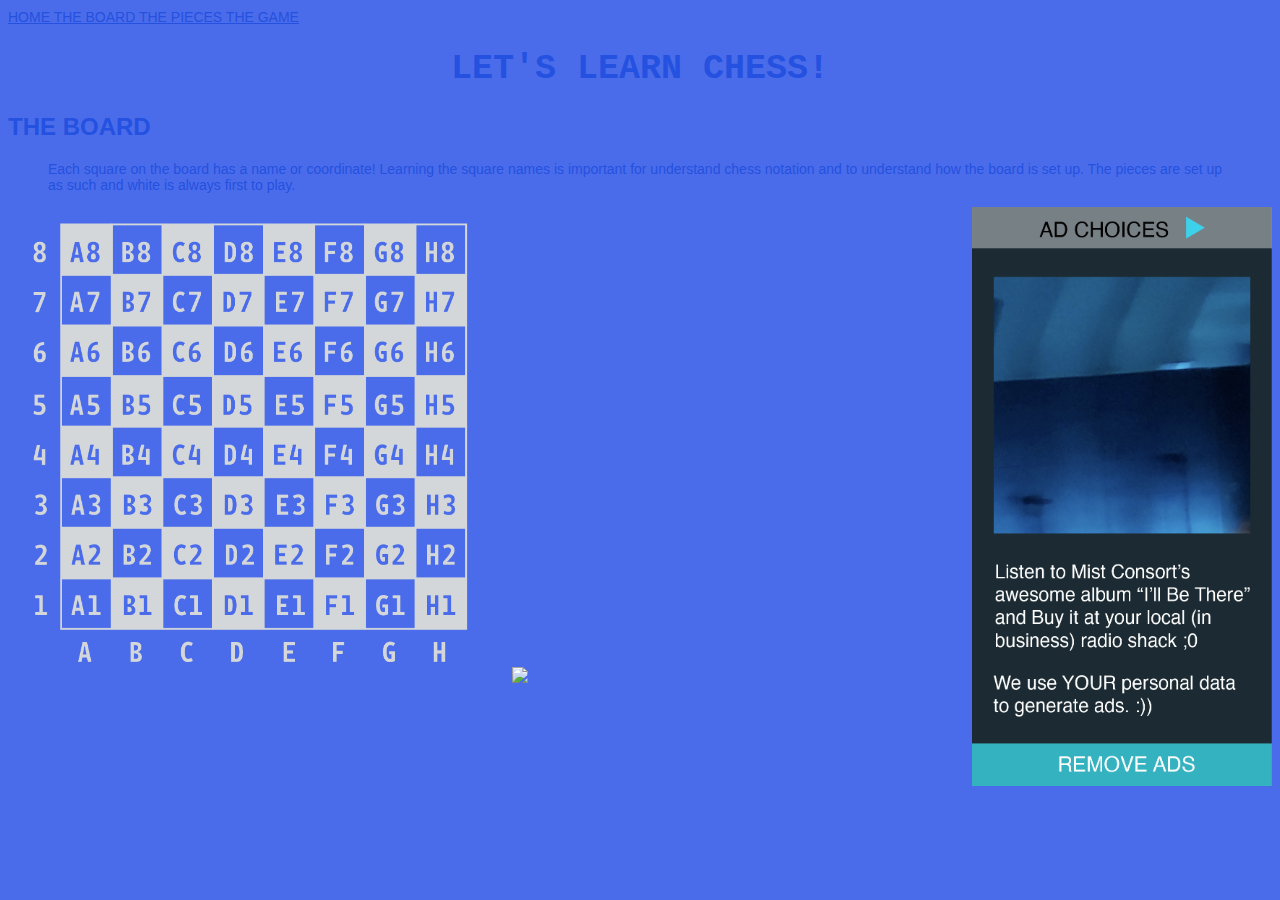
==== board.html @ 9616dd14 "done" ====
<!doctype html>
<html lang="en">
<header>
<meta charset="UTF-8">
<title>Chess by Ada | The Board</title>
<link href="styles.css" rel="stylesheet">

<style>
    body {
      background-image: url('https://c.stocksy.com/a/8gr200/z9/683000.jpg');
      background-repeat: no-repeat;
      background-attachment: fixed;
      background-size: cover;
    }
    </style>
  
</header>
<body>

    <a href="https://adaleong.github.io/chess"> HOME </a>

    <a href="https://adaleong.github.io/chess/board"> THE BOARD </a>
  
    <a href="https://adaleong.github.io/chess/pieces"> THE PIECES </a>
    
    <a href="https://adaleong.github.io/chess/game"> THE GAME </a>

<h1>
LET'S LEARN CHESS!
<h1>
<h2>THE BOARD</h2>
<blockquote>Each square on the board has a name or coordinate! Learning the square names is important for understand chess notation and to understand how the board is set up. The pieces are set up as such and white is always first to play. </blockquote>
<img src="CHESS_SET1.png" width="500">
<img src="CHESS-SET2.png" width="500">
<img align ="right" src="AD1.png" width="300">
---- styles.css ----
body {
    background-color: #4a6cea;
  }
  
  h1 {
    color: #2451e0;
    font-family: 'Courier', monospace;;
    text-align: center;
    font-size: 35px;
  }
  
  p {
    font-family: 'Trebuchet MS', sans-serif;;
    font-size: 35px;
  }

  h2 {
    color: #2451e0;
    font-family: 'Trebuchet MS', sans-serif;;
    text-align: left;
    font-size: 24px;
  }

  blockquote {
    color: #2451e0;
    font-family: 'Trebuchet MS', sans-serif;;
    text-align: left;
    font-size: 14px;
  }

  a {
    color: #2451e0;
    font-family: 'Trebuchet MS', sans-serif;;
    text-align: center;
    font-size: 14px;
  }
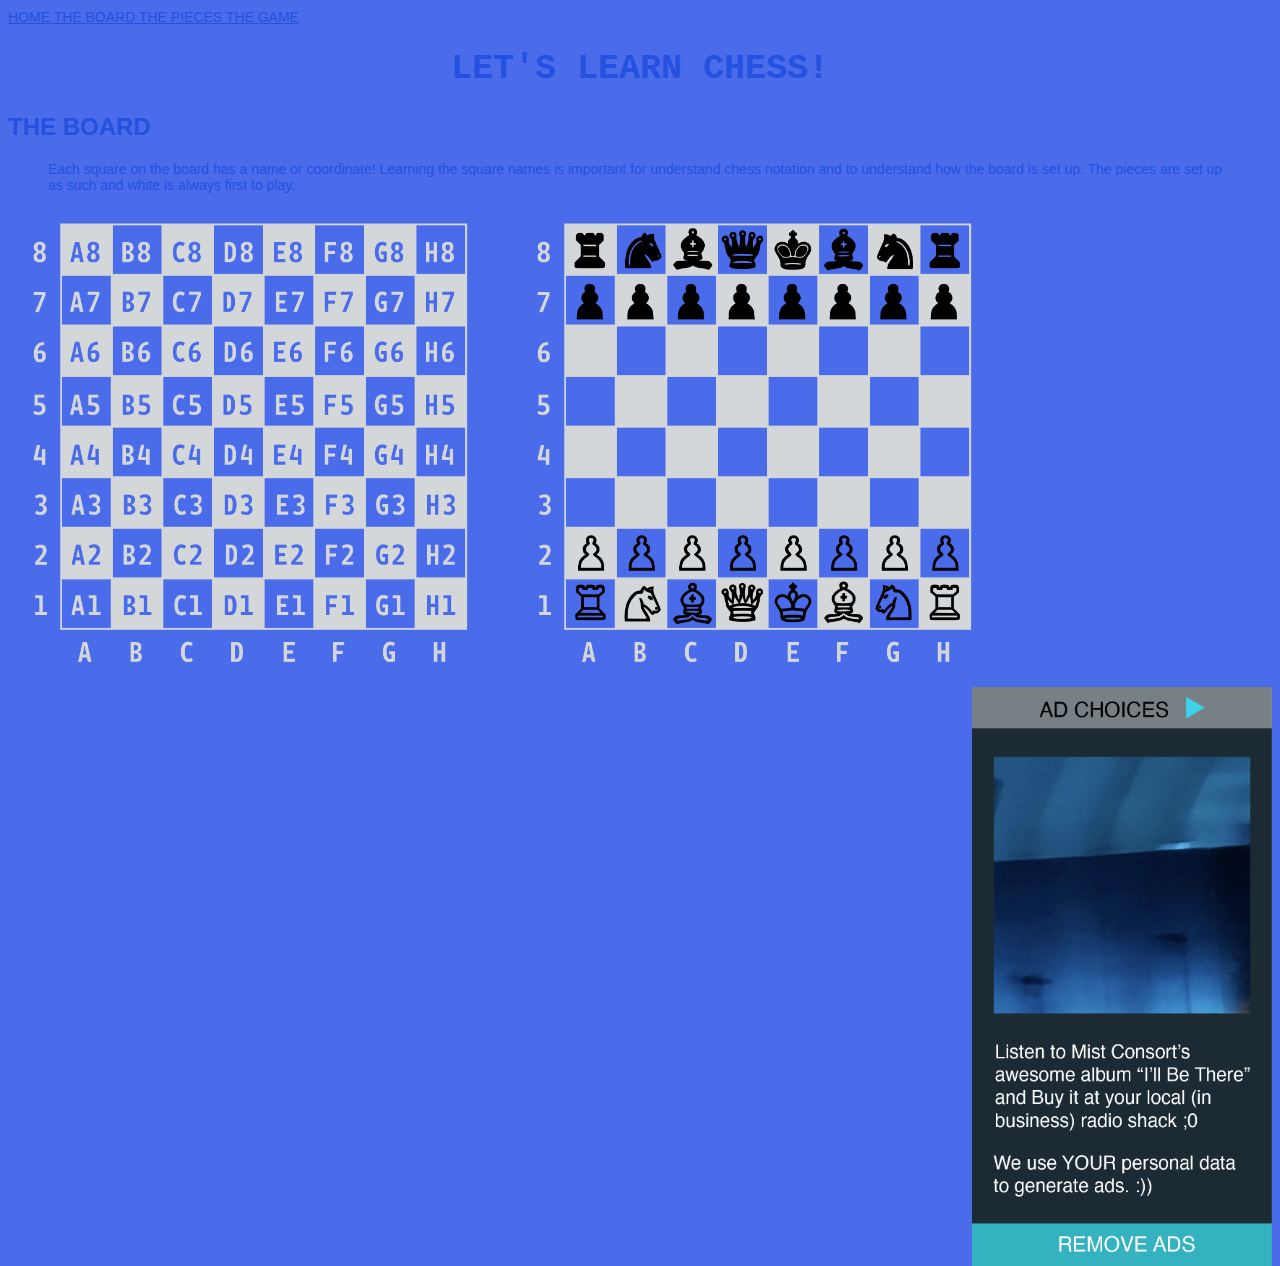
==== commit da379203: "Update board.html" ====
--- a/board.html
+++ b/board.html
@@ -31,5 +31,5 @@
 <h2>THE BOARD</h2>
 <blockquote>Each square on the board has a name or coordinate! Learning the square names is important for understand chess notation and to understand how the board is set up. The pieces are set up as such and white is always first to play. </blockquote>
 <img src="CHESS_SET1.png" width="500">
-<img src="CHESS-SET2.png" width="500">
+<img src="CHESS_SET2.png" width="500">
 <img align ="right" src="AD1.png" width="300">
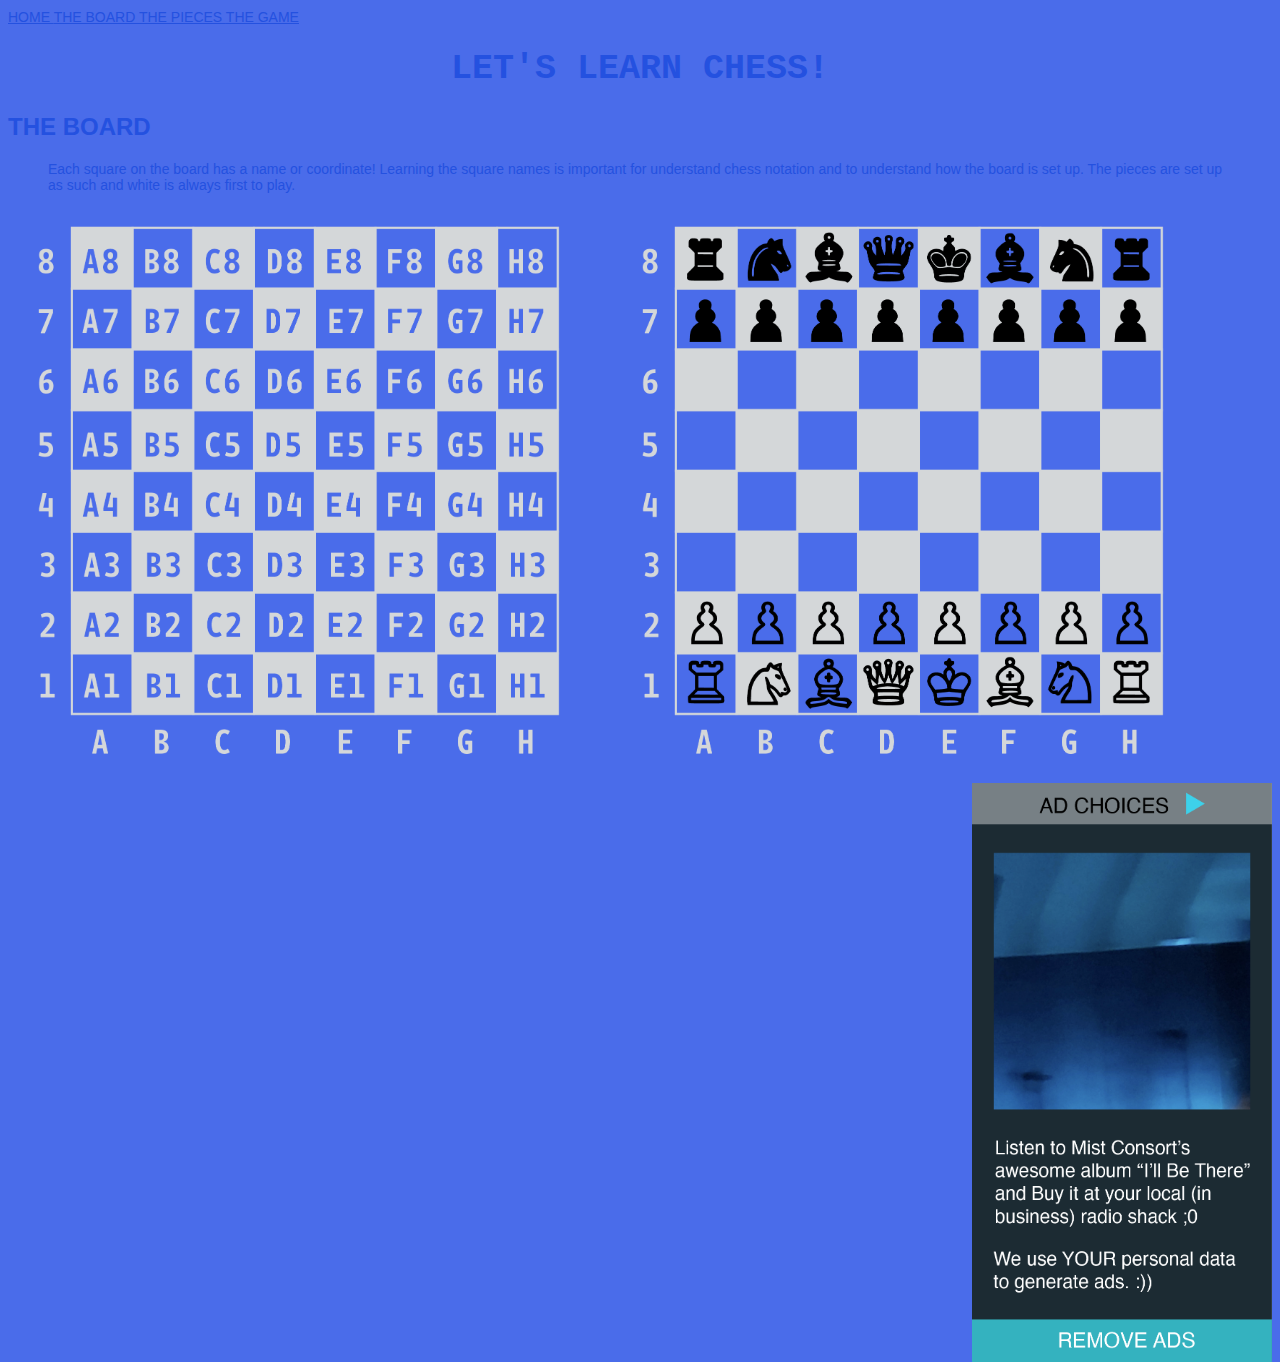
==== commit 88f002c1: "edit" ====
--- a/board.html
+++ b/board.html
@@ -30,6 +30,6 @@
 <h1>
 <h2>THE BOARD</h2>
 <blockquote>Each square on the board has a name or coordinate! Learning the square names is important for understand chess notation and to understand how the board is set up. The pieces are set up as such and white is always first to play. </blockquote>
-<img src="CHESS_SET1.png" width="500">
-<img src="CHESS_SET2.png" width="500">
+<img src="CHESS_SET1.png" width="600">
+<img src="CHESS_SET2.png" width="600">
 <img align ="right" src="AD1.png" width="300">
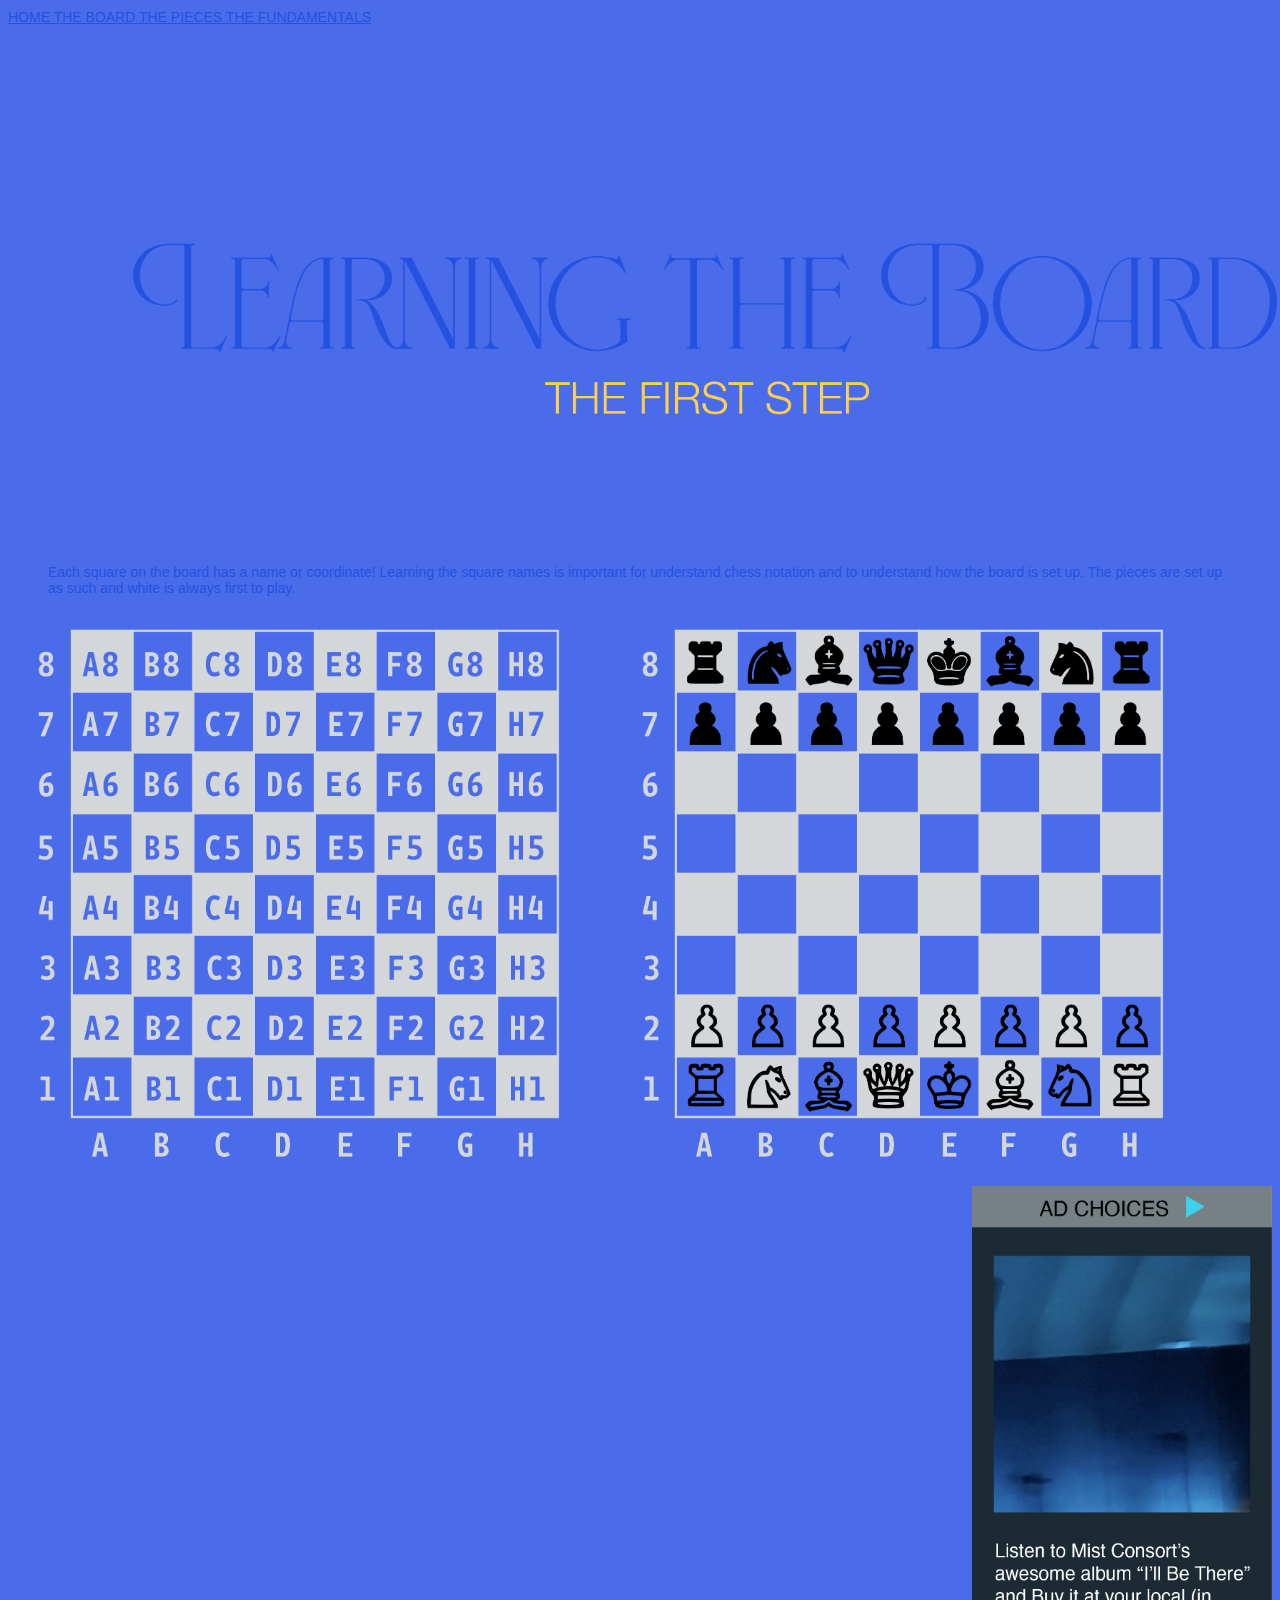
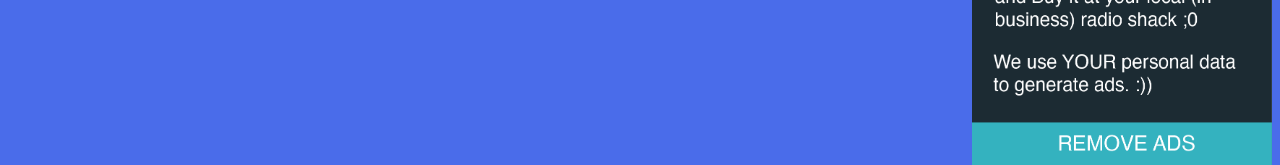
==== commit 8b38c98a: "yes" ====
--- a/board.html
+++ b/board.html
@@ -23,12 +23,10 @@
   
     <a href="https://adaleong.github.io/chess/pieces"> THE PIECES </a>
     
-    <a href="https://adaleong.github.io/chess/game"> THE GAME </a>
+    <a href="https://adaleong.github.io/chess/fundamentals"> THE FUNDAMENTALS </a>
 
-<h1>
-LET'S LEARN CHESS!
-<h1>
-<h2>THE BOARD</h2>
+<img align="middle" src="learningboard.png" width="1400">
+
 <blockquote>Each square on the board has a name or coordinate! Learning the square names is important for understand chess notation and to understand how the board is set up. The pieces are set up as such and white is always first to play. </blockquote>
 <img src="CHESS_SET1.png" width="600">
 <img src="CHESS_SET2.png" width="600">
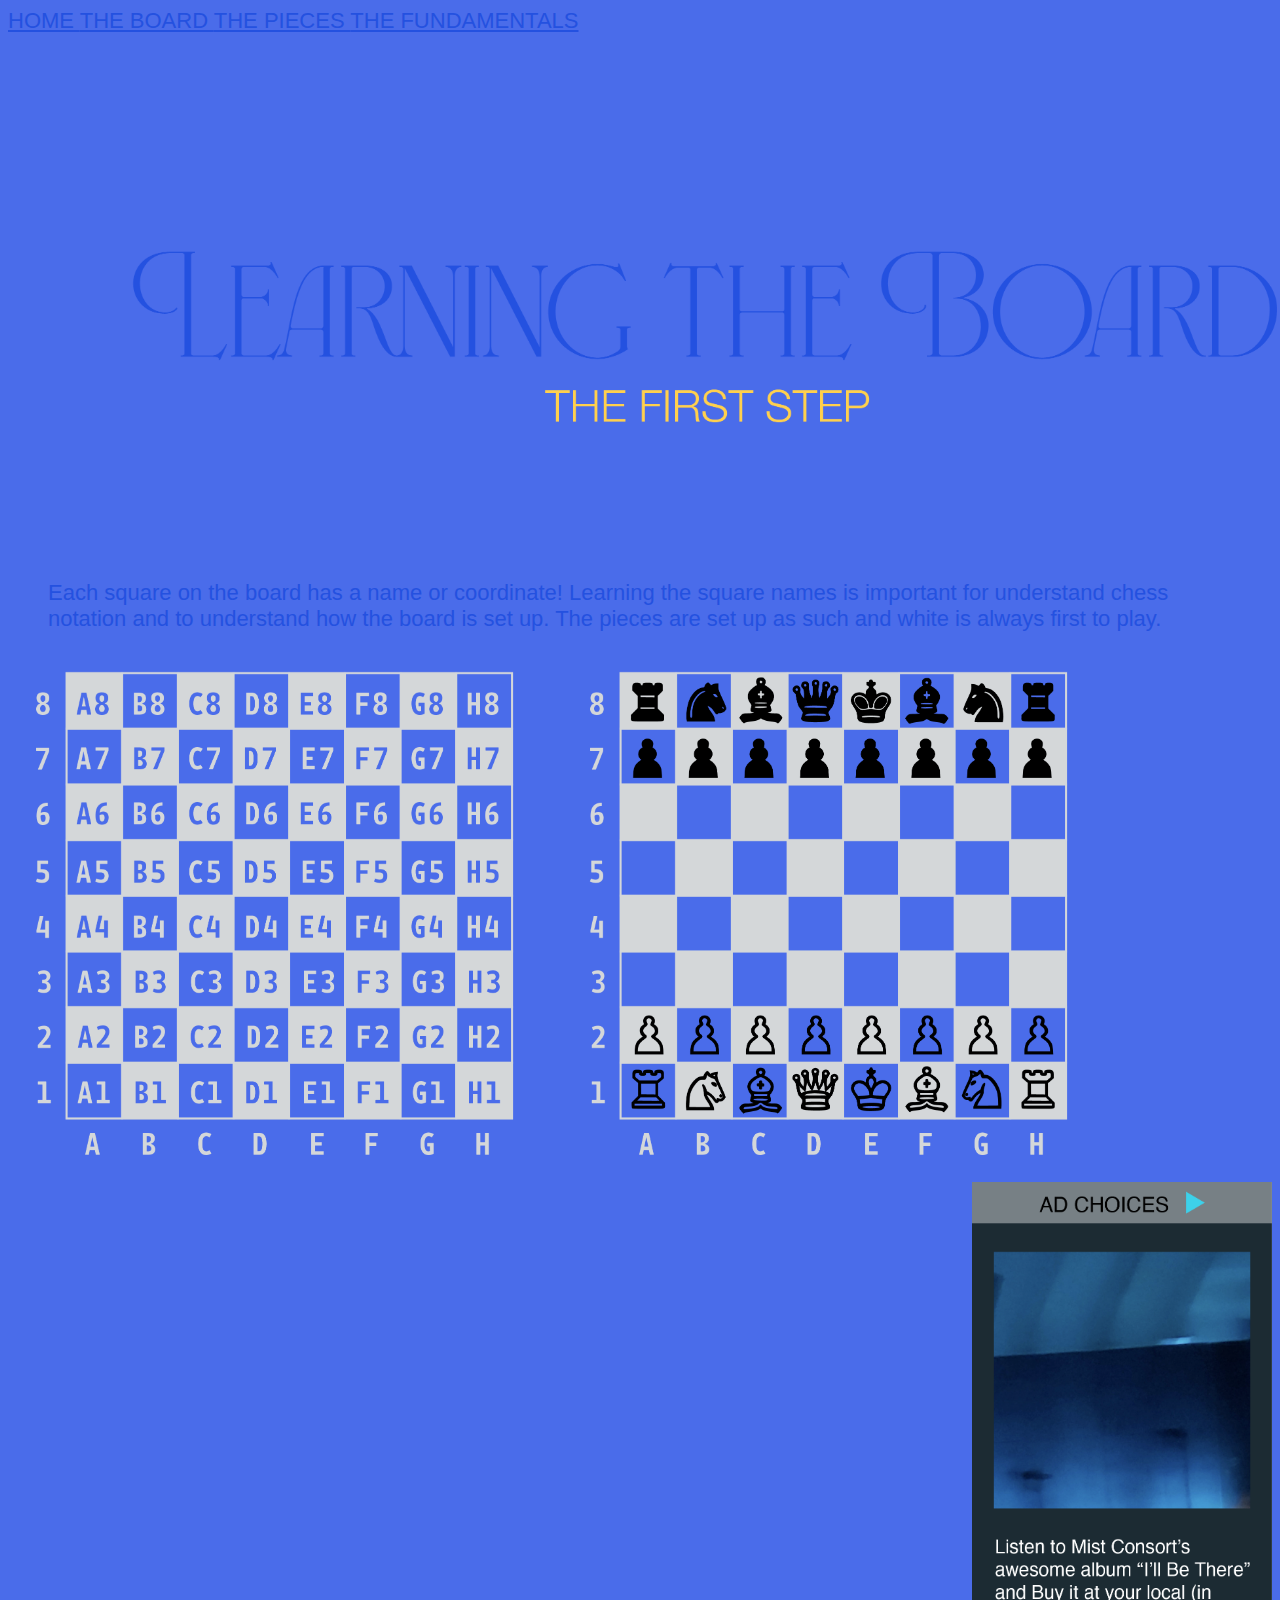
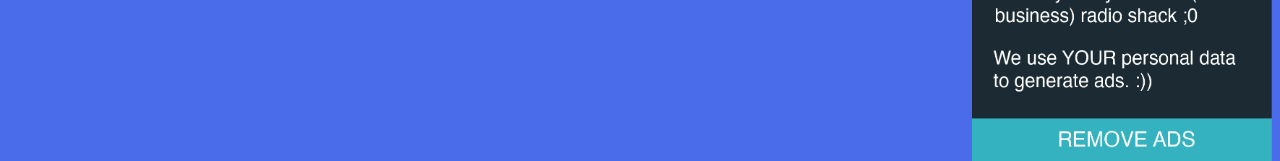
==== commit b9fc29c6: "Update board.html" ====
--- a/board.html
+++ b/board.html
@@ -28,6 +28,6 @@
 <img align="middle" src="learningboard.png" width="1400">
 
 <blockquote>Each square on the board has a name or coordinate! Learning the square names is important for understand chess notation and to understand how the board is set up. The pieces are set up as such and white is always first to play. </blockquote>
-<img src="CHESS_SET1.png" width="600">
-<img src="CHESS_SET2.png" width="600">
+<img src="CHESS_SET1.png" width="550">
+<img src="CHESS_SET2.png" width="550">
 <img align ="right" src="AD1.png" width="300">
--- a/styles.css
+++ b/styles.css
@@ -18,21 +18,21 @@
     color: #2451e0;
     font-family: 'Trebuchet MS', sans-serif;;
     text-align: left;
-    font-size: 24px;
+    font-size: 30px;
   }
 
   blockquote {
     color: #2451e0;
     font-family: 'Trebuchet MS', sans-serif;;
     text-align: left;
-    font-size: 14px;
+    font-size: 22px;
   }
 
   a {
     color: #2451e0;
     font-family: 'Trebuchet MS', sans-serif;;
     text-align: center;
-    font-size: 14px;
+    font-size: 22px;
   }
   
 
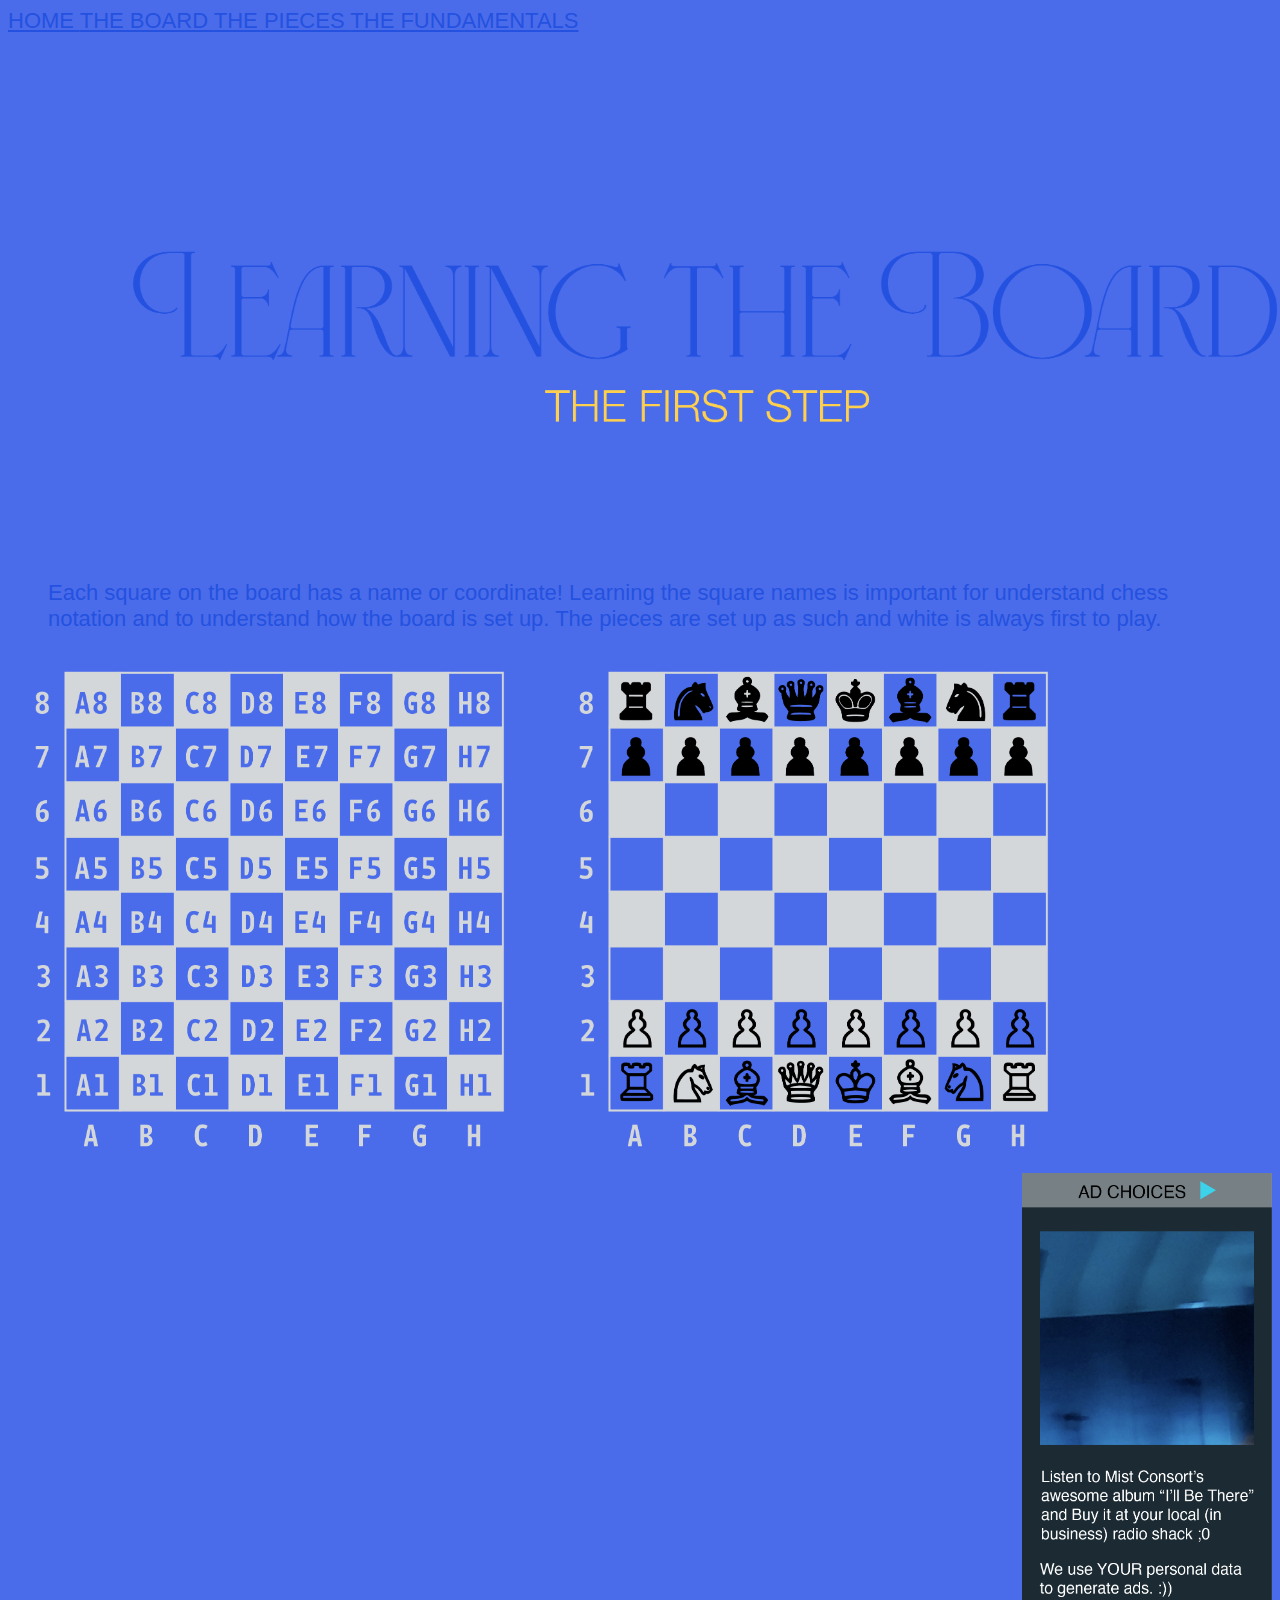
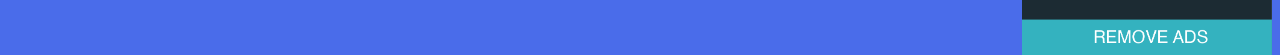
==== commit 285e8733: "yes" ====
--- a/board.html
+++ b/board.html
@@ -28,6 +28,6 @@
 <img align="middle" src="learningboard.png" width="1400">
 
 <blockquote>Each square on the board has a name or coordinate! Learning the square names is important for understand chess notation and to understand how the board is set up. The pieces are set up as such and white is always first to play. </blockquote>
-<img src="CHESS_SET1.png" width="550">
-<img src="CHESS_SET2.png" width="550">
-<img align ="right" src="AD1.png" width="300">
+<img src="CHESS_SET1.png" width="540">
+<img src="CHESS_SET2.png" width="540">
+<img align ="right" src="AD1.png" width="250">
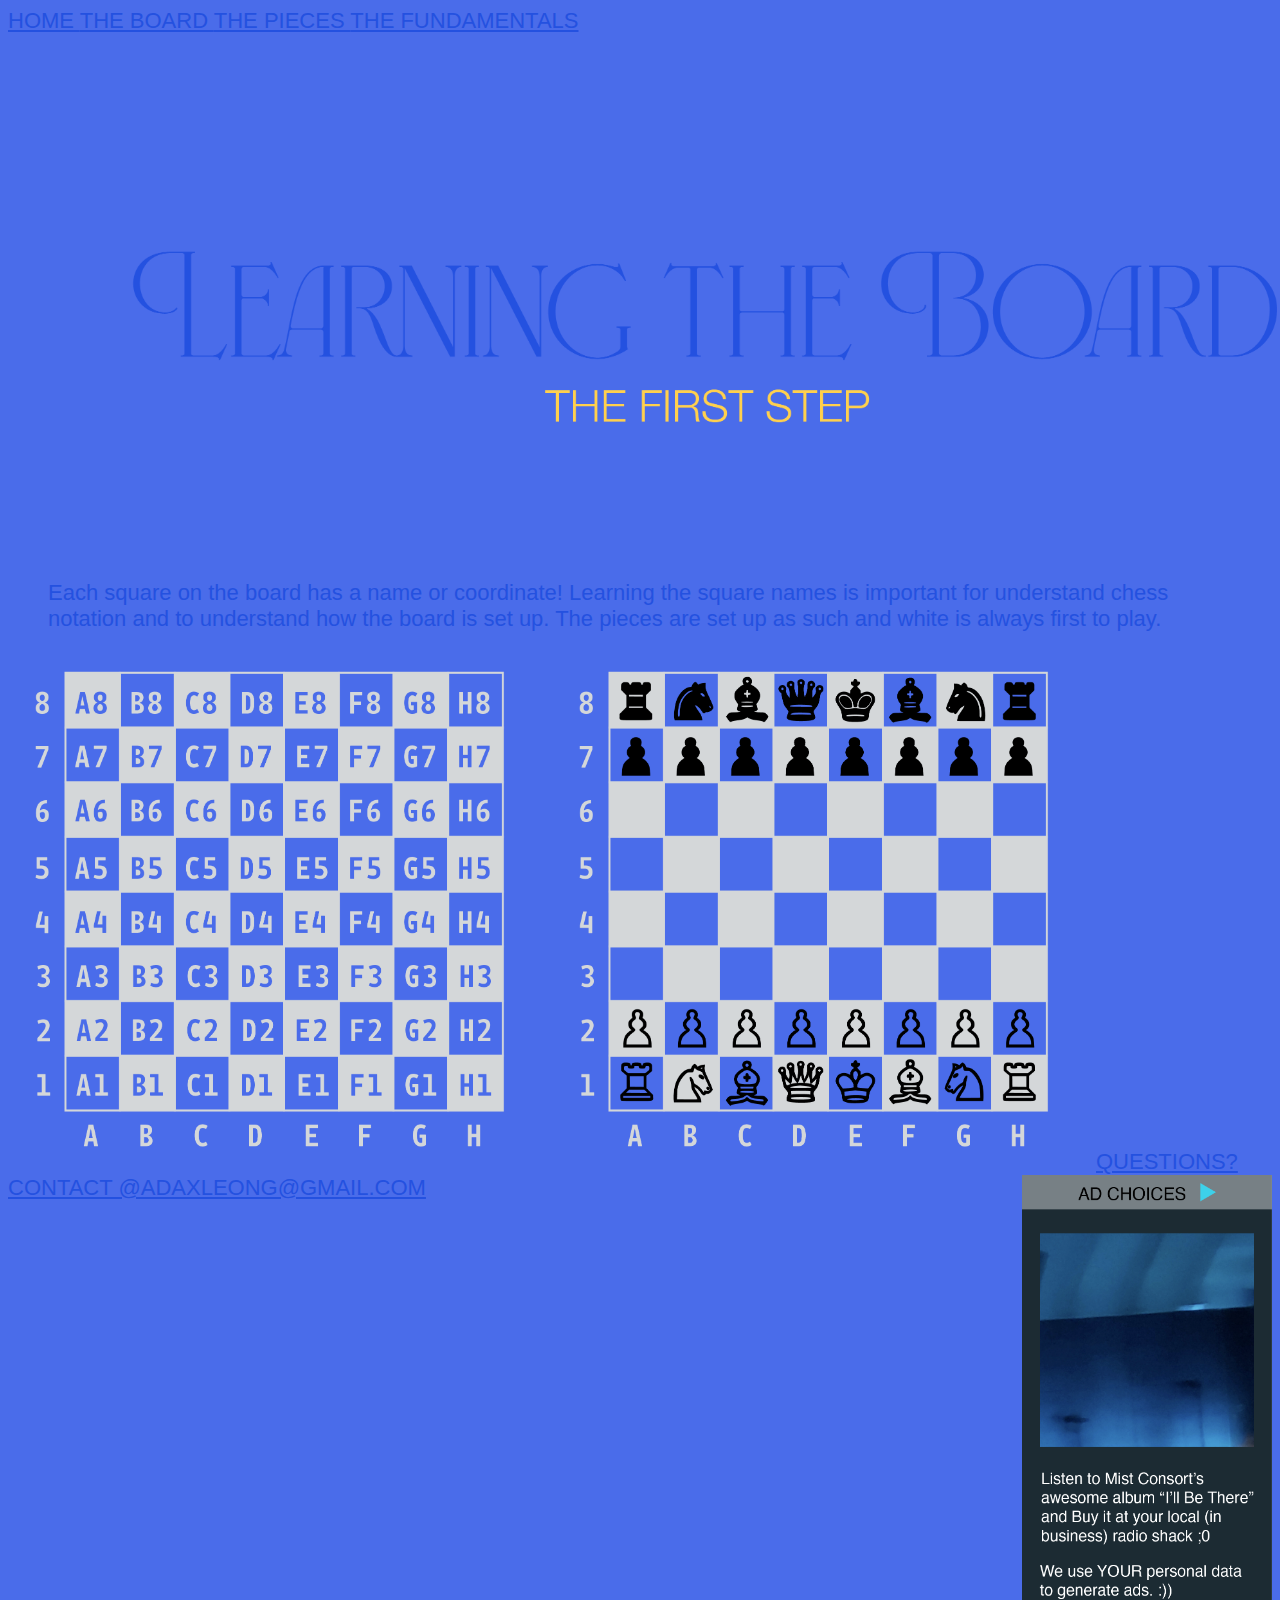
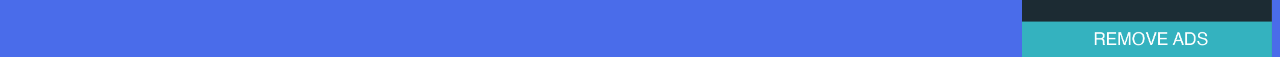
==== commit 0c447a61: "footer" ====
--- a/board.html
+++ b/board.html
@@ -31,3 +31,5 @@
 <img src="CHESS_SET1.png" width="540">
 <img src="CHESS_SET2.png" width="540">
 <img align ="right" src="AD1.png" width="250">
+
+<a href="https://adaleong.github.io/chess"> QUESTIONS? CONTACT @ADAXLEONG@GMAIL.COM </a>
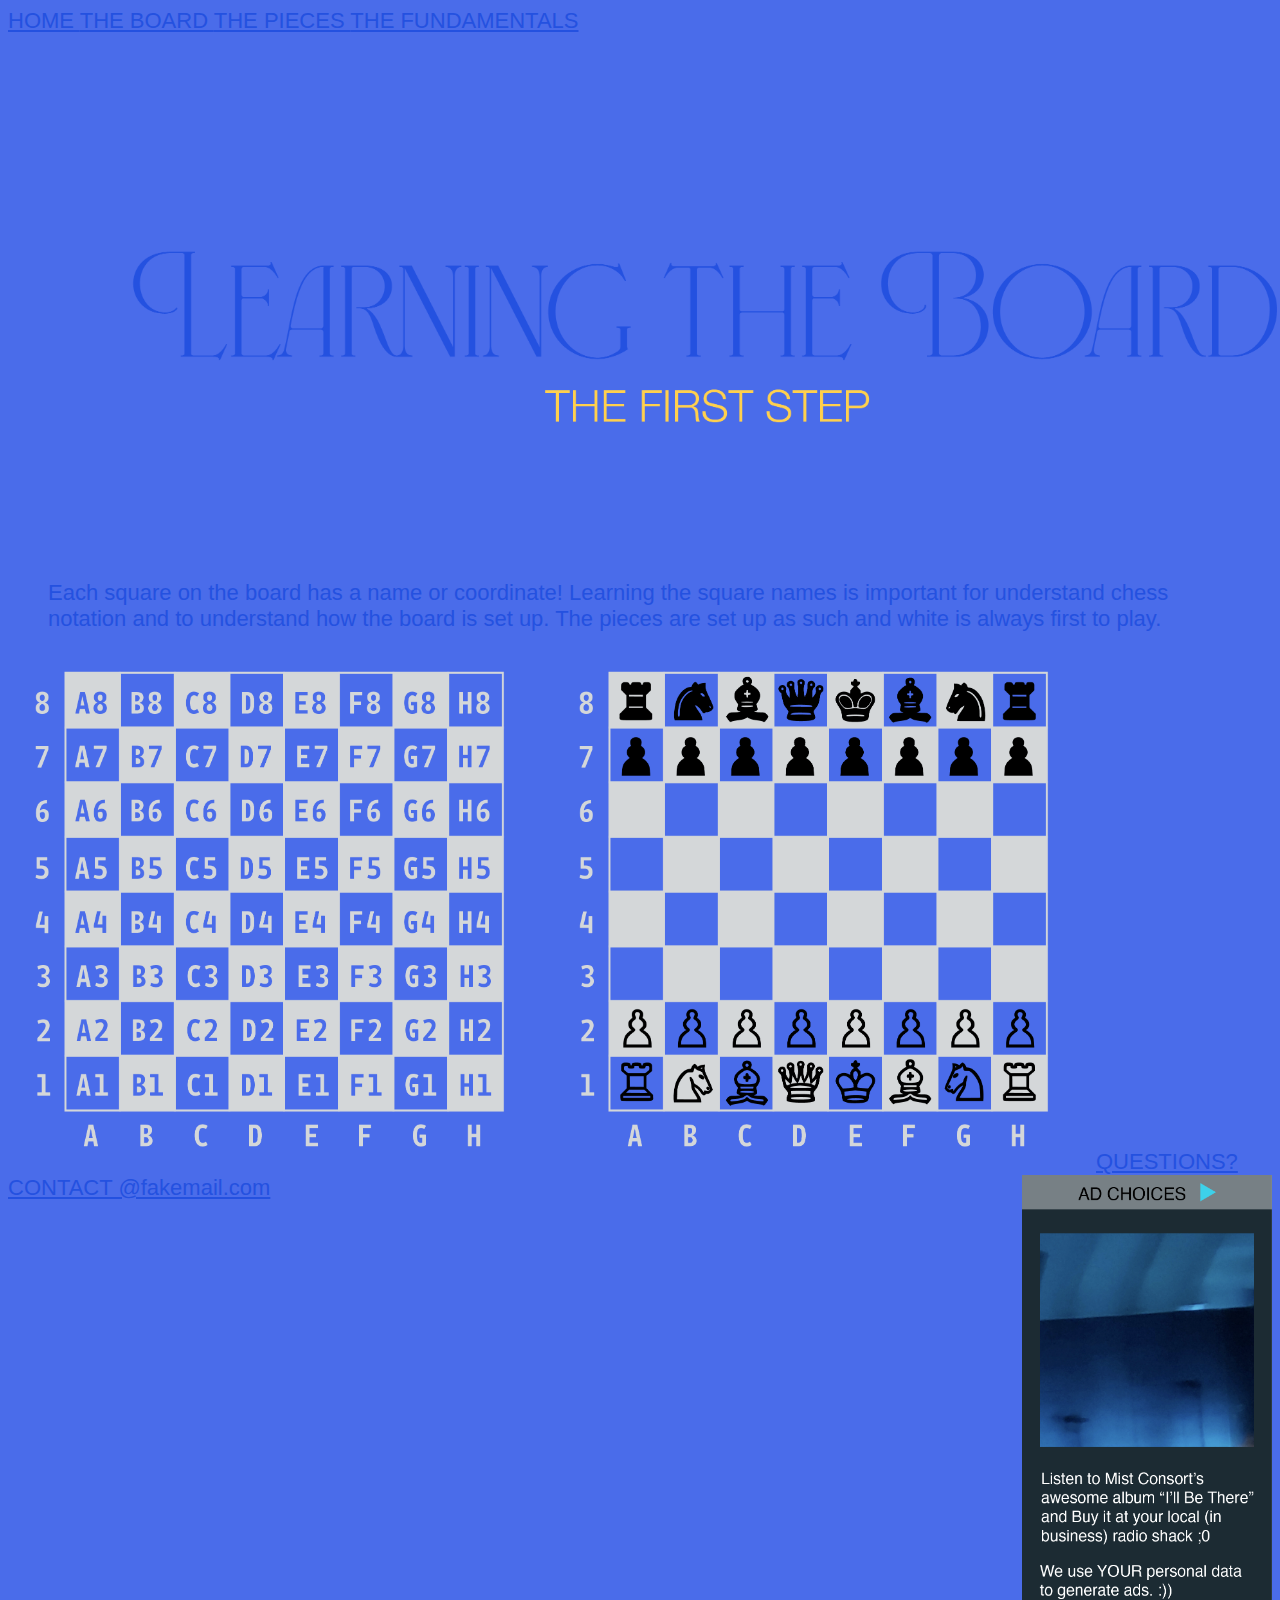
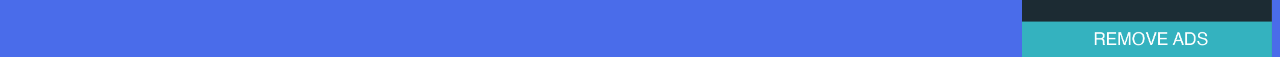
==== commit 1d6515ad: "done" ====
--- a/board.html
+++ b/board.html
@@ -32,4 +32,4 @@
 <img src="CHESS_SET2.png" width="540">
 <img align ="right" src="AD1.png" width="250">
 
-<a href="https://adaleong.github.io/chess"> QUESTIONS? CONTACT @ADAXLEONG@GMAIL.COM </a>
+<a href="https://adaleong.github.io/chess"> QUESTIONS? CONTACT @fakemail.com </a>
